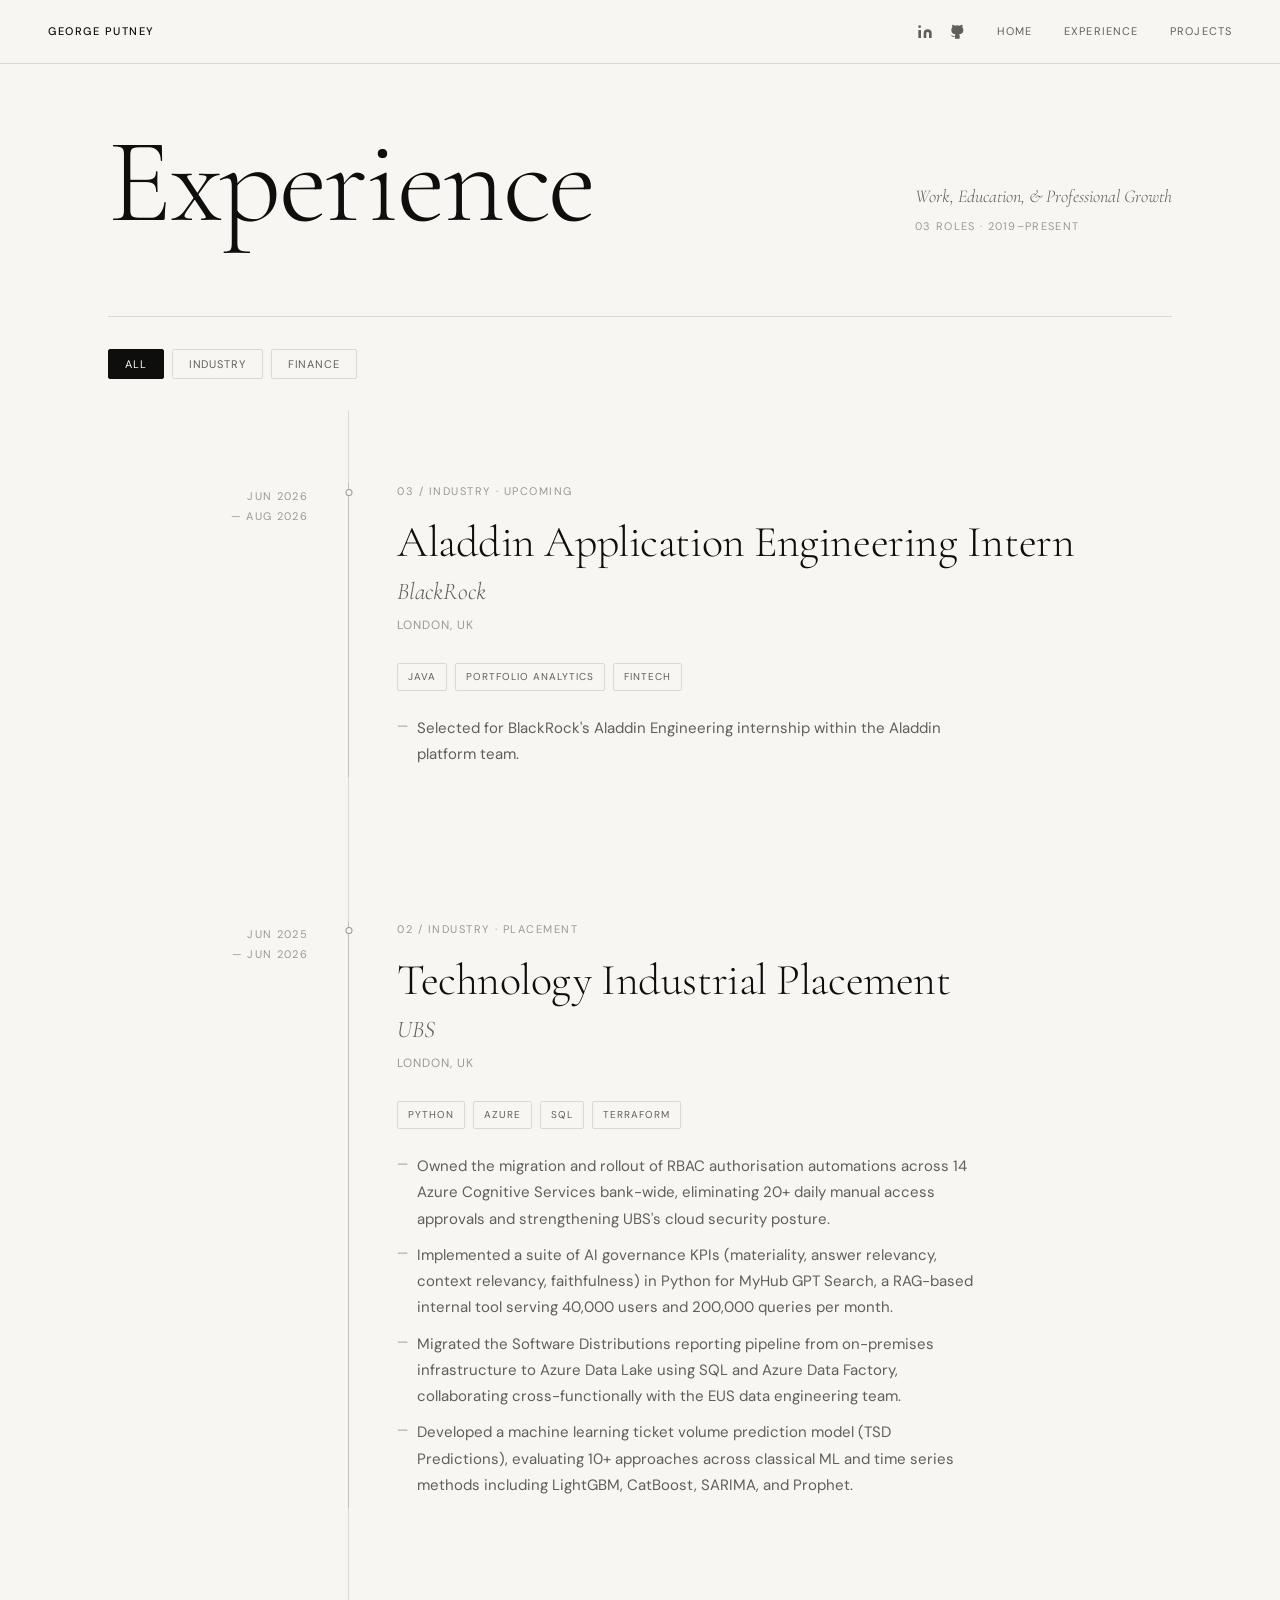
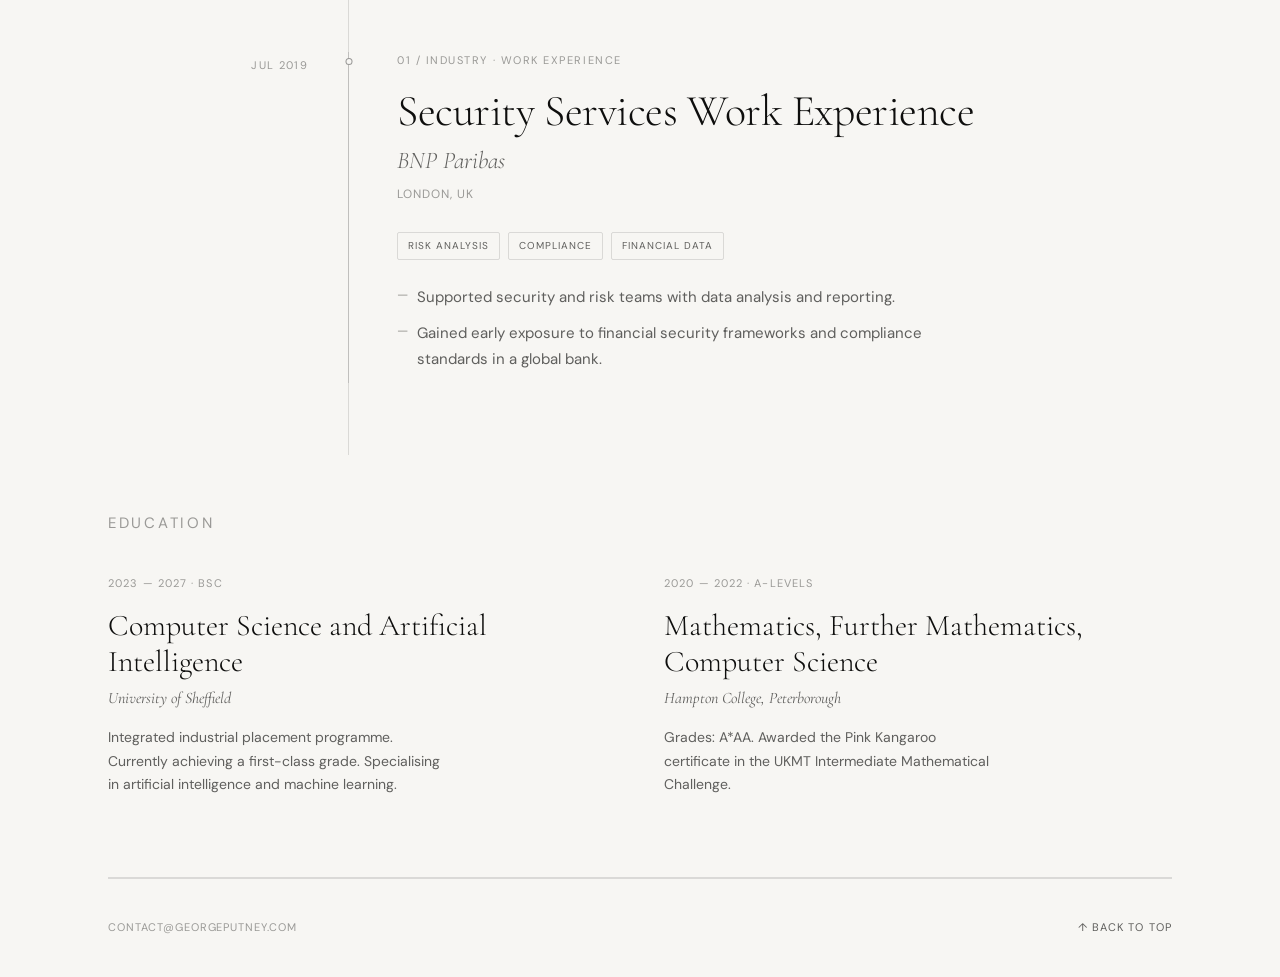
==== experience/index.html @ 2af80b1a "Initial commit" ====
<!DOCTYPE html>
<html lang="en">
<head>
<meta charset="UTF-8" />
<meta name="viewport" content="width=device-width, initial-scale=1.0" />
<title>George Putney — Experience</title>
<link rel="preconnect" href="https://fonts.googleapis.com" />
<link rel="preconnect" href="https://fonts.gstatic.com" crossorigin />
<link href="https://fonts.googleapis.com/css2?family=Cormorant+Garamond:ital,wght@0,300;0,400;1,300;1,400&family=DM+Sans:wght@300;400;500&display=swap" rel="stylesheet" />
<link rel="stylesheet" href="../styles.css">
<style>

  /* EXPERIENCE TIMELINE */
  .experience-list {
    padding-top: 0;
    position: relative;
  }

   /* Continuous vertical line running behind all items */
  .experience-list::before {
    content: '';
    position: absolute;
    left: calc(200px + 40px); /* date col width + gap */
    top: 0;
    bottom: 0;
    width: 1px;
    background: var(--ink-12);
    pointer-events: none;
  }

  .exp-item {
    display: grid;
    grid-template-columns: 200px 1px 1fr;
    gap: 0 40px;
    padding: 72px 0;
    /* border-bottom: 1px solid var(--ink-12); */
    opacity: 0;
    transform: translateY(24px);
    transition: opacity 600ms ease, transform 600ms ease;
    position: relative;
  }

  .exp-item.visible {
    opacity: 1;
    transform: translateY(0);
  }

  /* DATE COLUMN */
  .exp-date {
    padding-top: 4px;
    text-align: right;
  }

  .exp-period {
    font-size: 11px;
    letter-spacing: 0.12em;
    text-transform: uppercase;
    color: var(--ink-30);
    line-height: 1.8;
  }

  .exp-duration {
    font-family: var(--serif);
    font-style: italic;
    font-size: 13px;
    color: var(--ink-30);
    margin-top: 6px;
  }

  /* DIVIDER LINE + DOT */
  .exp-divider {
    position: relative;
    background: var(--ink-12);
    width: 1px;
  }

  .exp-divider::before {
    content: '';
    position: absolute;
    top: 6px;
    left: 50%;
    transform: translateX(-50%);
    width: 7px;
    height: 7px;
    border-radius: 50%;
    background: var(--bg);
    border: 1px solid var(--ink-30);
    transition: border-color 300ms ease, background 300ms ease;
  }

  .exp-item:hover .exp-divider::before {
    background: var(--accent);
    border-color: var(--accent);
  }

  /* CONTENT COLUMN */
  .exp-content {
    padding-left: 8px;
  }

  .exp-meta {
    font-size: 11px;
    letter-spacing: 0.14em;
    text-transform: uppercase;
    color: var(--ink-30);
    margin-bottom: 16px;
  }

  .exp-role {
    font-family: var(--serif);
    font-size: clamp(28px, 3.5vw, 44px);
    font-weight: 300;
    line-height: 1.15;
    letter-spacing: -0.01em;
    margin-bottom: 6px;
  }

  .exp-company {
    font-family: var(--serif);
    font-style: italic;
    font-size: clamp(18px, 2vw, 24px);
    font-weight: 300;
    color: var(--ink-60);
    margin-bottom: 4px;
  }

  .exp-location {
    font-size: 12px;
    letter-spacing: 0.08em;
    color: var(--ink-30);
    text-transform: uppercase;
    margin-bottom: 28px;
  }

  .exp-tags {
    display: flex;
    flex-wrap: wrap;
    gap: 8px;
    margin-bottom: 24px;
  }

  .tag {
    font-size: 10px;
    letter-spacing: 0.1em;
    text-transform: uppercase;
    color: var(--ink-60);
    border: 1px solid var(--ink-12);
    padding: 5px 10px;
    border-radius: 2px;
  }

  .exp-bullets {
    list-style: none;
    padding: 0;
    margin: 0;
  }

  .exp-bullets li {
    font-size: 15px;
    line-height: 1.75;
    color: var(--ink-60);
    padding-left: 20px;
    position: relative;
    margin-bottom: 10px;
    max-width: 580px;
  }

  .exp-bullets li::before {
    content: '—';
    position: absolute;
    left: 0;
    color: var(--ink-30);
    font-size: 13px;
  }

  /* EDUCATION SECTION */
  .section-label {
    padding: 64px 0 0;
    font-size: 15px;
    letter-spacing: 0.18em;
    text-transform: uppercase;
    color: var(--ink-30);
    /* border-top: 1px solid var(--ink-12); */
    margin-top: 8px;
    padding-top: 48px;
  }

  .edu-grid {
    display: grid;
    grid-template-columns: 1fr 1fr;
    gap: 48px;
    padding: 40px 0 80px;
    border-bottom: 1px solid var(--ink-12);
  }

  .edu-item {
    opacity: 0;
    transform: translateY(20px);
    transition: opacity 600ms ease, transform 600ms ease;
  }

  .edu-item.visible {
    opacity: 1;
    transform: translateY(0);
  }

  .edu-degree {
    font-family: var(--serif);
    font-size: clamp(20px, 2.5vw, 30px);
    font-weight: 300;
    line-height: 1.2;
    margin-bottom: 6px;
  }

  .edu-school {
    font-family: var(--serif);
    font-style: italic;
    font-size: 16px;
    color: var(--ink-60);
    margin-bottom: 4px;
  }

  .edu-meta {
    font-size: 11px;
    letter-spacing: 0.1em;
    text-transform: uppercase;
    color: var(--ink-30);
    margin-bottom: 16px;
  }

  .edu-detail {
    font-size: 14px;
    line-height: 1.7;
    color: var(--ink-60);
    max-width: 340px;
  }


@media (max-width: 768px) {

  /* Line indented slightly from the edge */
  .experience-list::before {
    left: 0px;
  }

  .exp-item {
    grid-template-columns: 1px 1fr;
    grid-template-rows: auto auto;
    gap: 0 20px;
    padding: 48px 0;
    padding-left: 0px;
  }

  /* Divider spans both rows so the dot lines up with the date */
  .exp-divider {
    grid-column: 1;
    grid-row: 1 / 3;
  }

  /* Date moves to the right of the line, text left-aligned */
  .exp-date {
    grid-column: 2;
    grid-row: 1;
    text-align: left;
    padding-top: 4px;
    padding-bottom: 8px;
  }

  .exp-period {
    font-size: 11px;
    letter-spacing: 0.08em;
    line-height: 1.6;
    white-space: nowrap;
  }

  .exp-period br {
    display: none;
  }

  .exp-duration {
    display: none;
  }

  /* Content sits below the date in the same right column */
  .exp-content {
    grid-column: 2;
    grid-row: 2;
    padding-left: 0;
  }

  .exp-role {
    font-size: clamp(24px, 6vw, 36px);
  }

  .exp-company {
    font-size: clamp(15px, 3.5vw, 20px);
  }

  .exp-bullets li {
    font-size: 15px;
    max-width: 100%;
  }

  /* Education */
  .edu-grid {
    grid-template-columns: 1fr;
    gap: 36px;
    padding-bottom: 52px;
  }

  .edu-degree {
    font-size: clamp(18px, 5vw, 26px);
  }

  .section-label {
    padding-top: 32px;
    font-size: 18px;
  }
}

</style>
</head>
<body>

<div id="nav-placeholder"></div>
<script src="../nav.js"></script>

<div class="page">

  <!-- HEADER -->
  <header class="page-header">
    <div>
      <h1 class="page-title">Experience</h1>
    </div>
    <div>
      <p class="page-subtitle">Work, Education, &amp; Professional Growth</p>
      <p class="subtitle-count">03 Roles · 2019–Present</p>
    </div>
  </header>

  <!-- FILTER -->
  <div class="filter-bar">
    <button class="filter-btn active" onclick="filterExperience('all', this)">All</button>
    <button class="filter-btn" onclick="filterExperience('industry', this)">Industry</button>
    <button class="filter-btn" onclick="filterExperience('finance', this)">Finance</button>
  </div>

  <!-- EXPERIENCE LIST -->
  <div class="experience-list">

    <!-- 01 BlackRock -->
    <article class="exp-item" data-tags="industry finance">
      <div class="exp-date">
        <p class="exp-period">Jun 2026 <br/>— Aug 2026</p>
        <p class="exp-duration"></p>
      </div>
      <div class="exp-divider"></div>
      <div class="exp-content">
        <p class="exp-meta">03 / Industry · Upcoming</p>
        <h2 class="exp-role">Aladdin Application Engineering Intern</h2>
        <p class="exp-company">BlackRock</p>
        <p class="exp-location">London, UK</p>
        <div class="exp-tags">
          <span class="tag">Java</span>
          <span class="tag">Portfolio Analytics</span>
          <span class="tag">FinTech</span>
        </div>
        <ul class="exp-bullets">
          <li>Selected for BlackRock's Aladdin Engineering internship within the Aladdin platform team.</li>
        </ul>
      </div>
    </article>

    <!-- 02 UBS -->
    <article class="exp-item" data-tags="industry finance">
      <div class="exp-date">
        <p class="exp-period">Jun 2025 <br/>— Jun 2026</p>
        <p class="exp-duration"></p>
      </div>
      <div class="exp-divider"></div>
      <div class="exp-content">
        <p class="exp-meta">02 / Industry · Placement</p>
        <h2 class="exp-role">Technology Industrial Placement</h2>
        <p class="exp-company">UBS</p>
        <p class="exp-location">London, UK</p>
        <div class="exp-tags">
          <span class="tag">Python</span>
          <span class="tag">Azure</span>
          <span class="tag">SQL</span>
          <span class="tag">Terraform</span>
        </div>
        <ul class="exp-bullets">
          <li>Owned the migration and rollout of RBAC authorisation automations across 14 Azure Cognitive Services bank-wide, eliminating 20+ daily manual access approvals and strengthening UBS's cloud security posture.</li>
          <li>Implemented a suite of AI governance KPIs (materiality, answer relevancy, context relevancy, faithfulness) in Python for MyHub GPT Search, a RAG-based internal tool serving 40,000 users and 200,000 queries per month.</li>
          <li>Migrated the Software Distributions reporting pipeline from on-premises infrastructure to Azure Data Lake using SQL and Azure Data Factory, collaborating cross-functionally with the EUS data engineering team.</li>
          <li>Developed a machine learning ticket volume prediction model (TSD Predictions), evaluating 10+ approaches across classical ML and time series methods including LightGBM, CatBoost, SARIMA, and Prophet.</li>
        </ul>
      </div>
    </article>

    <!-- 03 Work Experience -->
    <article class="exp-item" data-tags="finance">
      <div class="exp-date">
        <p class="exp-period">Jul 2019</p>
        <p class="exp-duration"></p>
      </div>
      <div class="exp-divider"></div>
      <div class="exp-content">
        <p class="exp-meta">01 / Industry · Work Experience</p>
        <h2 class="exp-role">Security Services Work Experience</h2>
        <p class="exp-company">BNP Paribas</p>
        <p class="exp-location">London, UK</p>
        <div class="exp-tags">
          <span class="tag">Risk Analysis</span>
          <span class="tag">Compliance</span>
          <span class="tag">Financial Data</span>
        </div>
        <ul class="exp-bullets">
          <li>Supported security and risk teams with data analysis and reporting.</li>
          <li>Gained early exposure to financial security frameworks and compliance standards in a global bank.</li>
        </ul>
      </div>
    </article>

  </div><!-- /experience-list -->

  <!-- EDUCATION -->
  <p class="section-label">Education</p>
  <div class="edu-grid">

    <div class="edu-item">
      <p class="edu-meta">2023 — 2027 · BSc</p>
      <h3 class="edu-degree">Computer Science and Artificial Intelligence</h3>
      <p class="edu-school">University of Sheffield</p>
      <p class="edu-detail" style="margin-top:14px">Integrated industrial placement programme. Currently achieving a first-class grade. Specialising in artificial intelligence and machine learning.</p>
    </div>

    <div class="edu-item">
      <p class="edu-meta">2020 — 2022 · A-Levels</p>
      <h3 class="edu-degree">Mathematics, Further Mathematics, Computer Science</h3>
      <p class="edu-school">Hampton College, Peterborough</p>
      <p class="edu-detail" style="margin-top:14px">Grades: A*AA. Awarded the Pink Kangaroo certificate in the UKMT Intermediate Mathematical Challenge.</p>

  </div>

</div><!-- /page -->

<!-- FOOTER -->
<div id="footer-placeholder"></div>
<script src="../footer.js"></script>

<script>
  // Scroll-in animation
  const animItems = document.querySelectorAll('.exp-item, .edu-item');
  const observer = new IntersectionObserver(entries => {
    entries.forEach(e => {
      if (e.isIntersecting) {
        e.target.classList.add('visible');
        observer.unobserve(e.target);
      }
    });
  }, { threshold: 0.1, rootMargin: '0px 0px -40px 0px' });

  animItems.forEach((item, i) => {
    item.style.transitionDelay = `${i * 60}ms`;
    observer.observe(item);
  });

  // Filter
  function filterExperience(tag, btn) {
    document.querySelectorAll('.filter-btn').forEach(b => b.classList.remove('active'));
    btn.classList.add('active');

    document.querySelectorAll('.exp-item').forEach(item => {
      const tags = item.dataset.tags || '';
      item.style.display = (tag === 'all' || tags.includes(tag)) ? 'grid' : 'none';
    });
  }
</script>
</body>
</html>
---- styles.css ----
*, *::before, *::after { box-sizing: border-box; margin: 0; padding: 0; }

  :root {
    --bg: #f7f6f3;
    --ink: #0e0e0d;
    --ink-60: rgba(14,14,13,0.65);
    --ink-30: rgba(14,14,13,0.4);
    --ink-12: rgba(14,14,13,0.12);
    --accent: #c8401a;
    --serif: 'Cormorant Garamond', Georgia, serif;
    --sans: 'DM Sans', system-ui, sans-serif;
  }

  html { scroll-behavior: smooth; }

  body {
    background: var(--bg);
    color: var(--ink);
    font-family: var(--sans);
    font-size: 15px;
    line-height: 1.6;
    -webkit-font-smoothing: antialiased;
    overflow-x: hidden;
  }

  /* NAV */
  nav {
    position: fixed;
    top: 0; left: 0; right: 0;
    z-index: 100;
    padding: 0 48px;
    height: 64px;
    display: flex;
    align-items: center;
    justify-content: space-between;
    background: rgba(247,246,243,0.88);
    backdrop-filter: blur(12px);
    -webkit-backdrop-filter: blur(12px);
    border-bottom: 1px solid var(--ink-12);
  }

  .nav-name {
    font-family: var(--sans);
    font-size: 11px;
    font-weight: 500;
    letter-spacing: 0.14em;
    text-transform: uppercase;
    color: var(--ink);
    text-decoration: none;
  }

  .nav-right {
    display: flex;
    align-items: center;
    gap: 32px;
  }

  .nav-icons {
    display: flex;
    gap: 16px;
    align-items: center;
  }

  .nav-icons a {
    display: flex;
    color: var(--ink-60);
    transition: color 250ms ease;
  }
  .nav-icons a:hover { color: var(--ink); }

  .nav-links {
    display: flex;
    gap: 32px;
    align-items: center;
  }

  .nav-link {
    font-size: 11px;
    letter-spacing: 0.1em;
    text-transform: uppercase;
    text-decoration: none;
    color: var(--ink-60);
    position: relative;
    transition: color 250ms ease;
  }
  .nav-link::after {
    content: '';
    position: absolute;
    bottom: -3px; left: 0;
    width: 0; height: 1px;
    background: var(--ink);
    transition: width 300ms ease;
  }
  .nav-link:hover { color: var(--ink); }
  .nav-link:hover::after { width: 100%; }
  .nav-link.active { color: var(--accent); }
  .nav-link.active::after { width: 100%; background: var(--accent); }

  /* PAGE */
  .page {
    max-width: 1160px;
    margin: 0 auto;
    padding: 0 48px;
  }

  /* HEADER */
  .page-header {
    padding-top: 128px;
    padding-bottom: 80px;
    border-bottom: 1px solid var(--ink-12);
    display: flex;
    align-items: flex-end;
    justify-content: space-between;
    gap: 40px;
  }

  .page-title {
    font-family: var(--serif);
    font-size: clamp(72px, 10vw, 120px);
    font-weight: 300;
    line-height: 0.9;
    letter-spacing: -0.02em;
  }

  .page-subtitle {
    font-family: var(--serif);
    font-style: italic;
    font-size: 18px;
    color: var(--ink-60);
    font-weight: 300;
    padding-bottom: 8px;
  }

  .subtitle-count {
    font-size: 11px;
    letter-spacing: 0.12em;
    text-transform: uppercase;
    color: var(--ink-30);
  }

  /* FILTER */
  .filter-bar {
    padding: 32px 0;
    display: flex;
    gap: 8px;
    flex-wrap: wrap;
    /* border-bottom: 1px solid var(--ink-12); */
  }

  .filter-btn {
    background: none;
    border: 1px solid var(--ink-12);
    padding: 7px 16px;
    font-family: var(--sans);
    font-size: 11px;
    letter-spacing: 0.08em;
    text-transform: uppercase;
    color: var(--ink-60);
    cursor: pointer;
    border-radius: 2px;
    transition: all 250ms ease;
  }
  .filter-btn:hover, .filter-btn.active {
    background: var(--ink);
    border-color: var(--ink);
    color: var(--bg);
  }

  /* FOOTER */
  footer {
    border-top: 1px solid var(--ink-12);
    padding: 40px 0;
    display: flex;
    align-items: center;
    justify-content: space-between;
  }

  .footer-back {
    font-size: 11px;
    letter-spacing: 0.1em;
    text-transform: uppercase;
    text-decoration: none;
    color: var(--ink-60);
    display: flex;
    align-items: center;
    gap: 8px;
    transition: color 250ms ease;
  }
  .footer-back:hover { color: var(--ink); }

  .footer-email {
    font-size: 11px;
    letter-spacing: 0.08em;
    text-transform: uppercase;
    text-decoration: none;
    color: var(--ink-30);
    transition: color 250ms ease;
  }
  .footer-email:hover { color: var(--ink); }

  /* ============================================================
  styles.css  — append this entire block
   ============================================================ */

/* ── Burger button (hidden on desktop) ── */
.nav-burger {
  display: none;
  flex-direction: column;
  justify-content: center;
  gap: 5px;
  width: 36px;
  height: 36px;
  cursor: pointer;
  background: none;
  border: none;
  padding: 4px;
  margin-right: -4px;
  z-index: 200;
}

.nav-burger span {
  display: block;
  height: 1.5px;
  background: var(--accent);   /* orange */
  border-radius: 2px;
  transition: transform 300ms ease, opacity 300ms ease, width 300ms ease;
  transform-origin: center;
}

/* Animated X state */
.nav-burger.open span:nth-child(1) { transform: translateY(6.5px) rotate(45deg); }
.nav-burger.open span:nth-child(2) { opacity: 0; width: 0; }
.nav-burger.open span:nth-child(3) { transform: translateY(-6.5px) rotate(-45deg); }

/* ── Mobile drawer ── */
.nav-drawer {
  display: none;
  position: fixed;
  inset: 0;
  z-index: 99;
  pointer-events: none;
}

.nav-drawer-backdrop {
  position: absolute;
  inset: 0;
  background: rgba(14,14,13,0.35);
  opacity: 0;
  transition: opacity 300ms ease;
}

.nav-drawer-panel {
  position: absolute;
  top: 0;
  right: 0;
  bottom: 0;
  width: min(280px, 80vw);
  background: var(--bg);
  border-left: 1px solid var(--ink-12);
  display: flex;
  flex-direction: column;
  padding: 80px 32px 48px;
  gap: 0;
  transform: translateX(100%);
  transition: transform 350ms cubic-bezier(0.4, 0, 0.2, 1);
}

.nav-drawer.open {
  pointer-events: all;
}

.nav-drawer.open .nav-drawer-backdrop {
  opacity: 1;
}

.nav-drawer.open .nav-drawer-panel {
  transform: translateX(0);
}

.nav-drawer-links {
  display: flex;
  flex-direction: column;
  gap: 0;
  margin-bottom: 48px;
}

.nav-drawer-link {
  font-family: var(--serif);
  font-size: 32px;
  font-weight: 300;
  color: var(--ink-60);
  text-decoration: none;
  padding: 14px 0;
  border-bottom: 1px solid var(--ink-12);
  transition: color 200ms ease;
  letter-spacing: -0.01em;
  line-height: 1;
}

.nav-drawer-link:hover,
.nav-drawer-link.active {
  color: var(--accent);
}

.nav-drawer-icons {
  display: flex;
  gap: 20px;
  margin-top: auto;
}

.nav-drawer-icons a {
  color: var(--ink-30);
  transition: color 250ms ease;
}

.nav-drawer-icons a:hover {
  color: var(--ink);
}

@media (max-width: 768px) {


  /* NAV */
  nav {
    padding: 0 28px;
    height: 56px;
  }

  .nav-name {
    font-size: 10px;
  }

  /* Hide desktop nav links + icons, show burger */
  .nav-links,
  .nav-icons {
    display: none !important;
  }

  .nav-burger {
    display: flex;
  }

  /* Show drawer container */
  .nav-drawer {
    display: block;
  }

  /* PAGE */
  .page {
    padding: 0 28px;
  }

  /* PAGE HEADER */
  .page-header {
    padding-top: 96px;
    flex-direction: column;
    align-items: flex-start;
  }

  .page-title {
    font-size: clamp(44px, 12vw, 72px);
    line-height: 0.88;
  }

  .page-subtitle {
    font-size: 16px;
  }

  /* FILTER BAR */
  .filter-bar {
    padding: 20px 0;
    gap: 6px;
  }

  .filter-btn {
    font-size: 10px;
    padding: 6px 12px;
  }

}

@media (max-width: 480px) {
  nav { padding: 0 24px; }
  .page { padding: 0 24px; }
}
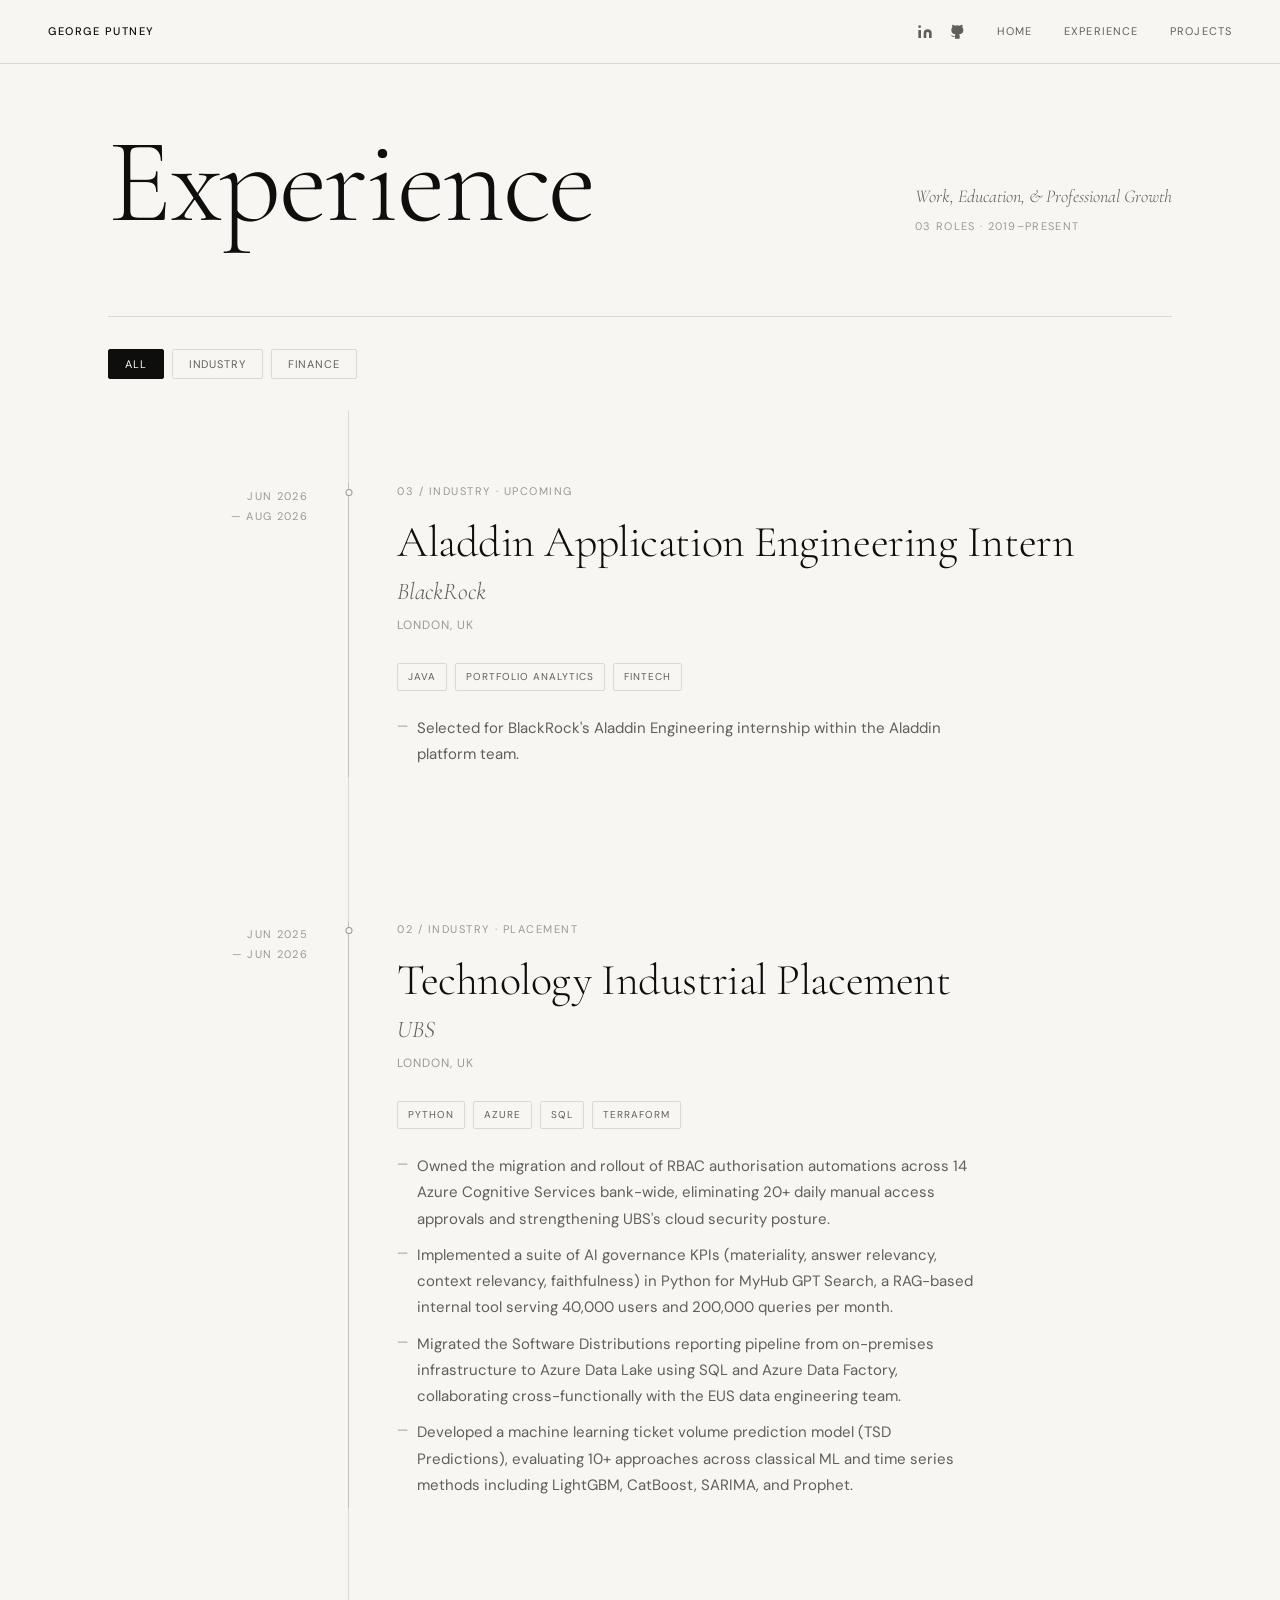
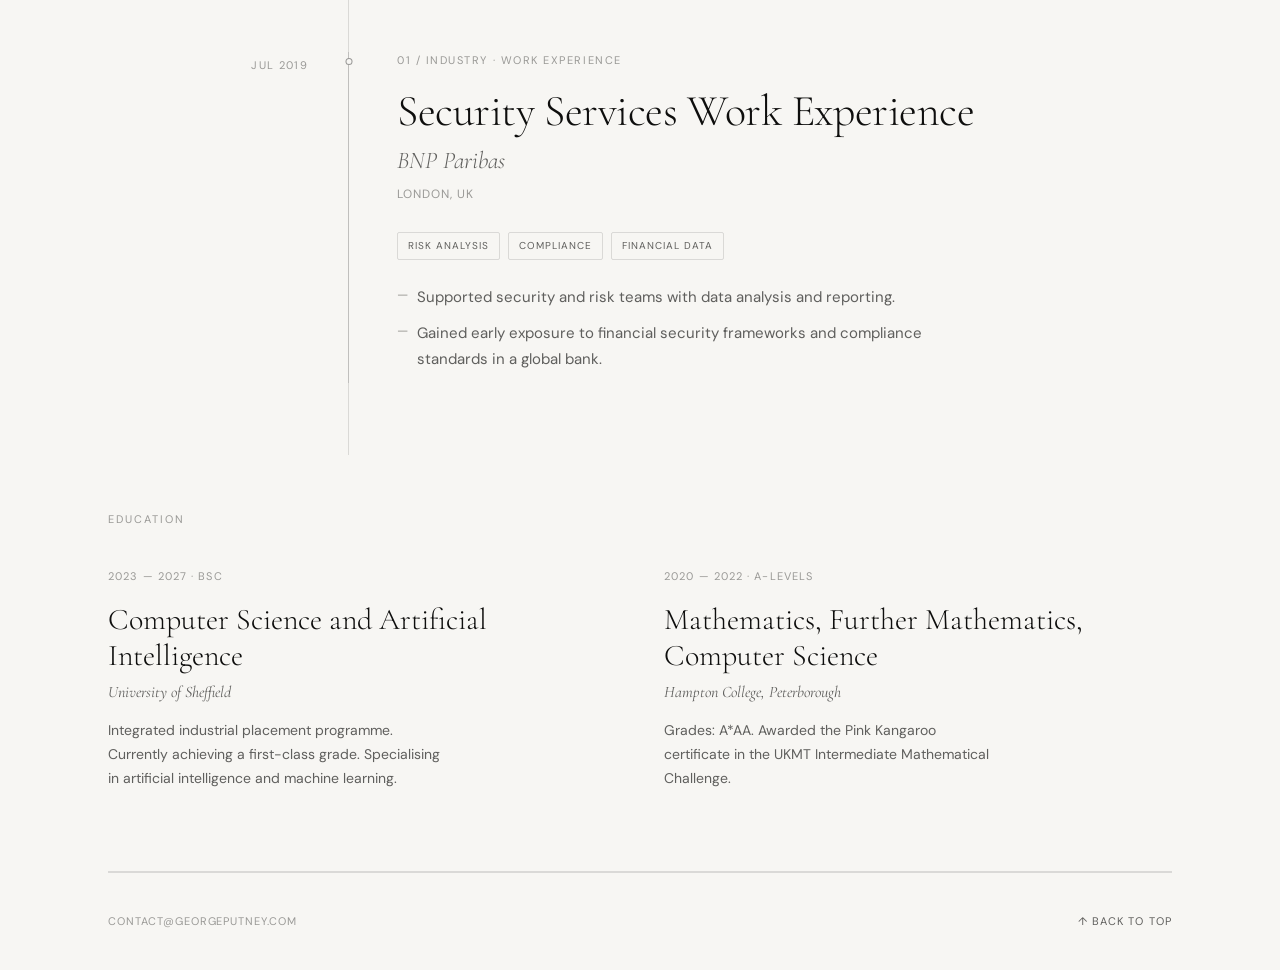
==== commit b60dc853: "Add Flappy Bird neuroevolution project page" ====
--- a/experience/index.html
+++ b/experience/index.html
@@ -175,14 +175,8 @@
 
   /* EDUCATION SECTION */
   .section-label {
-    padding: 64px 0 0;
-    font-size: 15px;
-    letter-spacing: 0.18em;
-    text-transform: uppercase;
-    color: var(--ink-30);
-    /* border-top: 1px solid var(--ink-12); */
+    padding-top: 48px;
     margin-top: 8px;
-    padding-top: 48px;
   }
 
   .edu-grid {
@@ -314,7 +308,7 @@
 
   .section-label {
     padding-top: 32px;
-    font-size: 18px;
+    /* font-size: 18px; */
   }
 }
 
--- a/styles.css
+++ b/styles.css
@@ -137,6 +137,15 @@
     letter-spacing: 0.12em;
     text-transform: uppercase;
     color: var(--ink-30);
+  }
+
+  /* SECTION LABEL */
+  .section-label {
+    font-size: 11px;
+    letter-spacing: 0.18em;
+    text-transform: uppercase;
+    color: var(--ink-30);
+    padding-top: 6px;
   }
 
   /* FILTER */
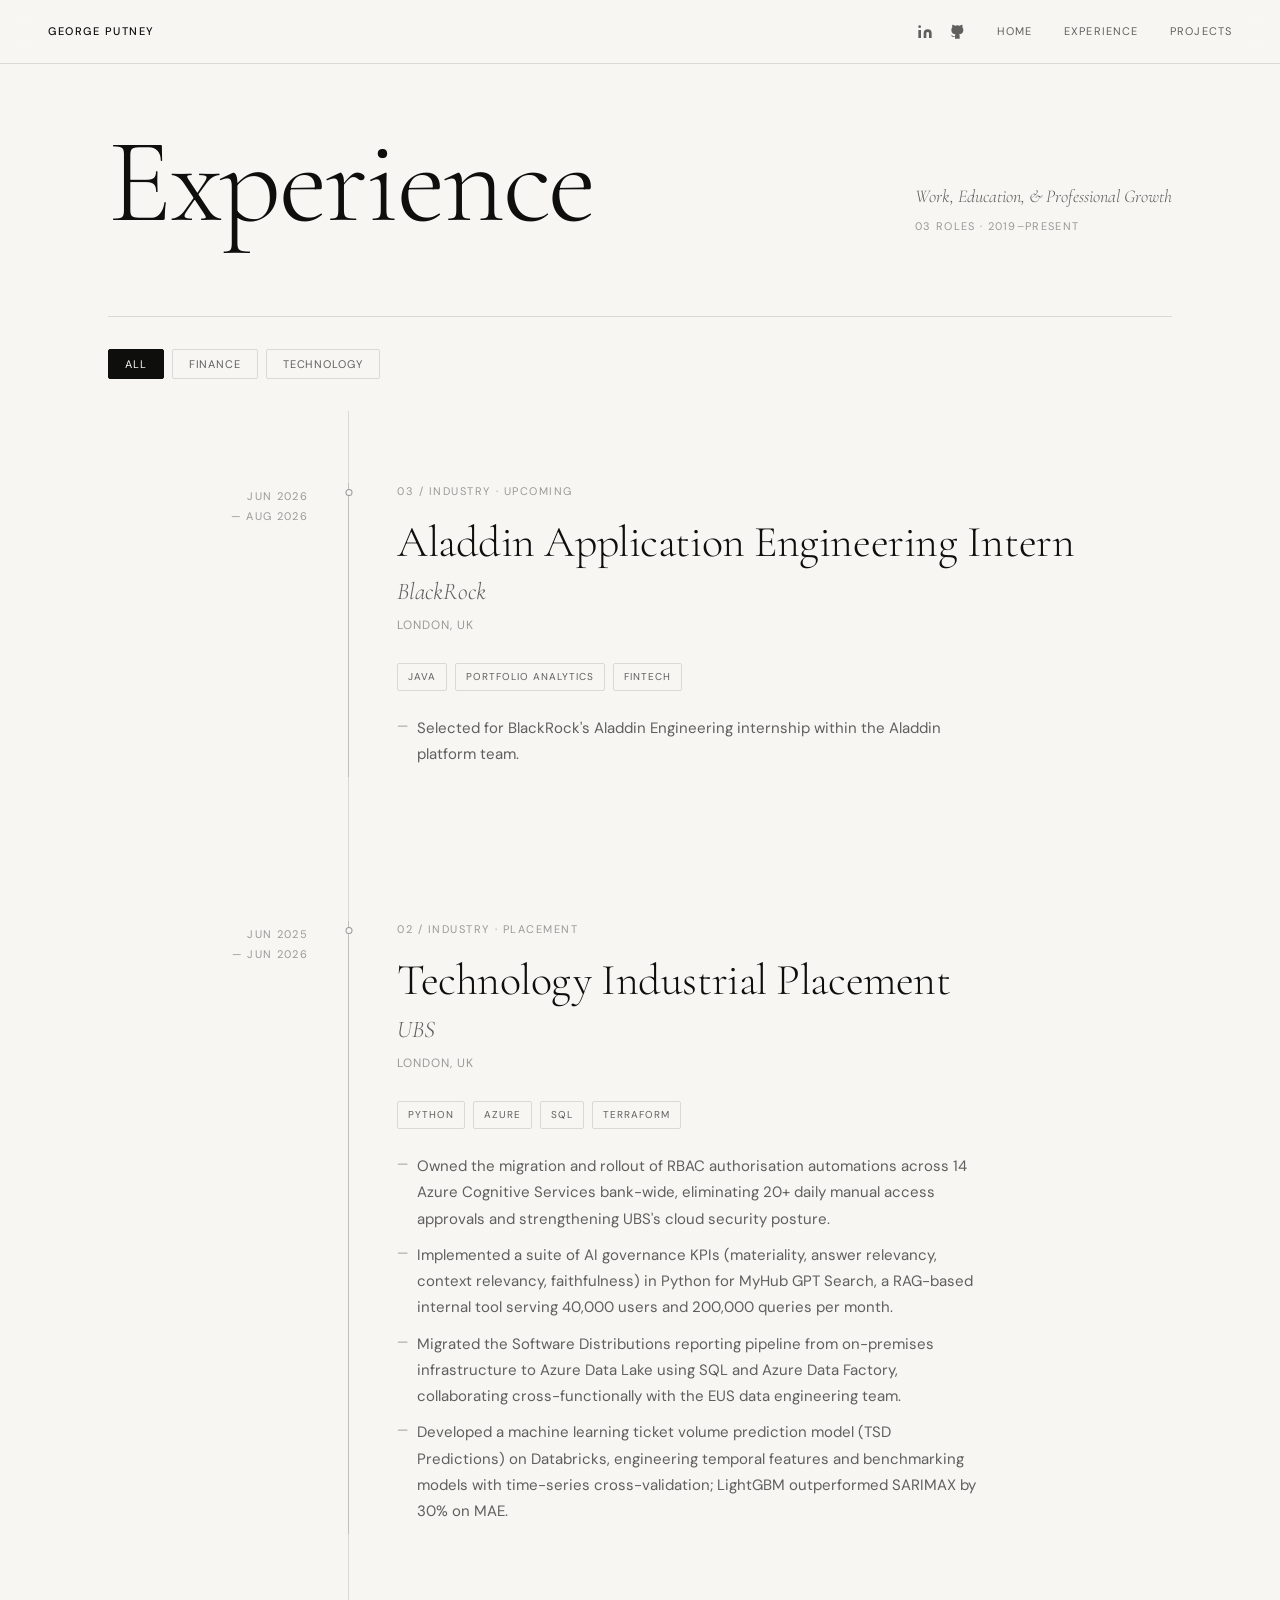
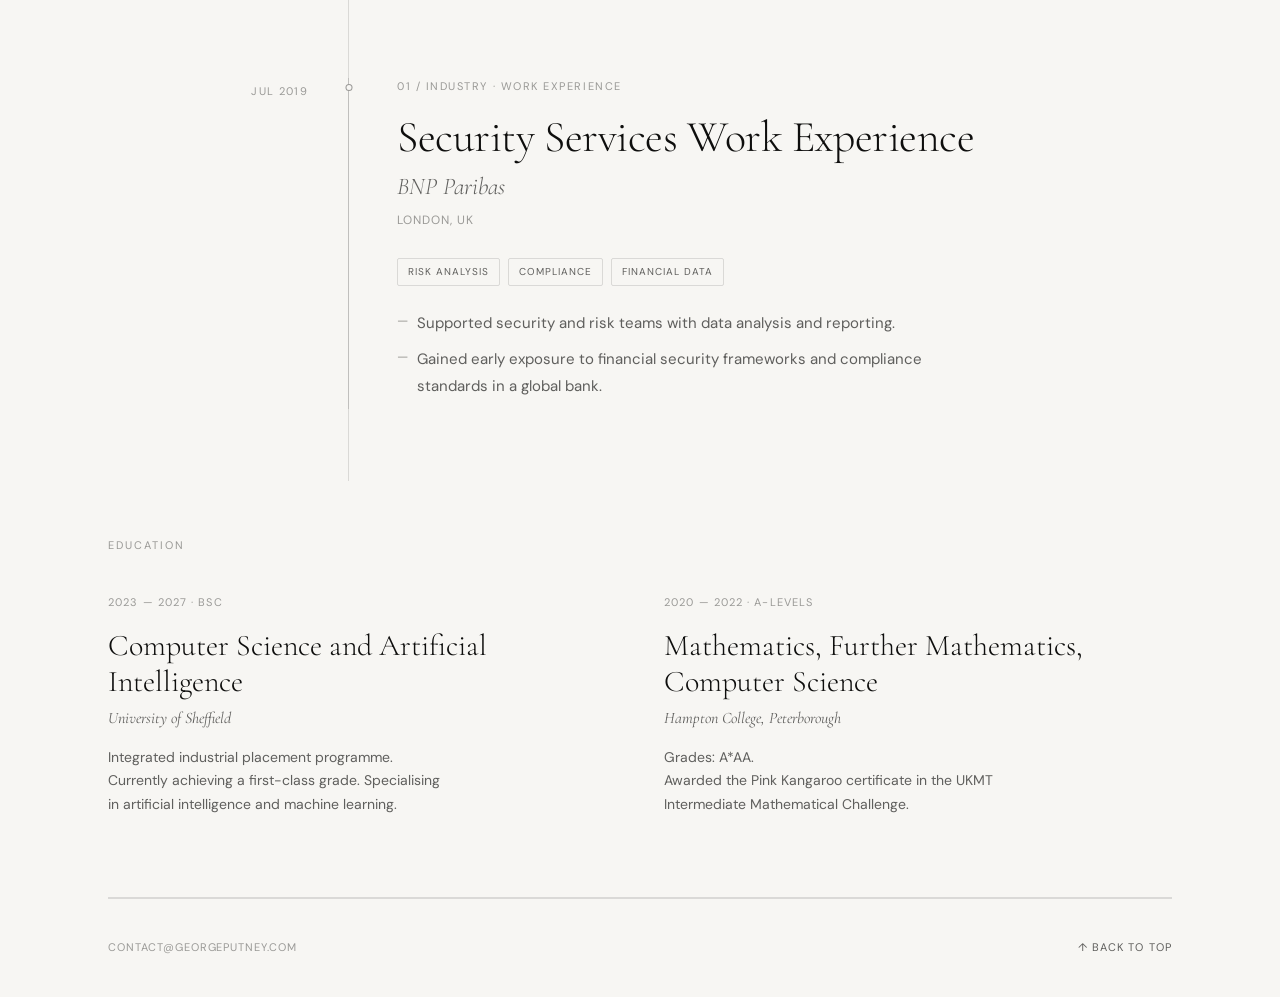
==== commit 18f01f1f: "Updated experience page filters, UBS bullet, and homepage copy" ====
--- a/experience/index.html
+++ b/experience/index.html
@@ -139,16 +139,6 @@
     margin-bottom: 24px;
   }
 
-  .tag {
-    font-size: 10px;
-    letter-spacing: 0.1em;
-    text-transform: uppercase;
-    color: var(--ink-60);
-    border: 1px solid var(--ink-12);
-    padding: 5px 10px;
-    border-radius: 2px;
-  }
-
   .exp-bullets {
     list-style: none;
     padding: 0;
@@ -335,15 +325,15 @@
   <!-- FILTER -->
   <div class="filter-bar">
     <button class="filter-btn active" onclick="filterExperience('all', this)">All</button>
-    <button class="filter-btn" onclick="filterExperience('industry', this)">Industry</button>
     <button class="filter-btn" onclick="filterExperience('finance', this)">Finance</button>
+    <button class="filter-btn" onclick="filterExperience('technology', this)">Technology</button>
   </div>
 
   <!-- EXPERIENCE LIST -->
   <div class="experience-list">
 
     <!-- 01 BlackRock -->
-    <article class="exp-item" data-tags="industry finance">
+    <article class="exp-item" data-tags="technology finance">
       <div class="exp-date">
         <p class="exp-period">Jun 2026 <br/>— Aug 2026</p>
         <p class="exp-duration"></p>
@@ -366,7 +356,7 @@
     </article>
 
     <!-- 02 UBS -->
-    <article class="exp-item" data-tags="industry finance">
+    <article class="exp-item" data-tags="technology finance">
       <div class="exp-date">
         <p class="exp-period">Jun 2025 <br/>— Jun 2026</p>
         <p class="exp-duration"></p>
@@ -387,7 +377,7 @@
           <li>Owned the migration and rollout of RBAC authorisation automations across 14 Azure Cognitive Services bank-wide, eliminating 20+ daily manual access approvals and strengthening UBS's cloud security posture.</li>
           <li>Implemented a suite of AI governance KPIs (materiality, answer relevancy, context relevancy, faithfulness) in Python for MyHub GPT Search, a RAG-based internal tool serving 40,000 users and 200,000 queries per month.</li>
           <li>Migrated the Software Distributions reporting pipeline from on-premises infrastructure to Azure Data Lake using SQL and Azure Data Factory, collaborating cross-functionally with the EUS data engineering team.</li>
-          <li>Developed a machine learning ticket volume prediction model (TSD Predictions), evaluating 10+ approaches across classical ML and time series methods including LightGBM, CatBoost, SARIMA, and Prophet.</li>
+          <li>Developed a machine learning ticket volume prediction model (TSD Predictions) on Databricks, engineering temporal features and benchmarking models with time-series cross-validation; LightGBM outperformed SARIMAX by 30% on MAE.</li>
         </ul>
       </div>
     </article>
@@ -426,14 +416,16 @@
       <p class="edu-meta">2023 — 2027 · BSc</p>
       <h3 class="edu-degree">Computer Science and Artificial Intelligence</h3>
       <p class="edu-school">University of Sheffield</p>
-      <p class="edu-detail" style="margin-top:14px">Integrated industrial placement programme. Currently achieving a first-class grade. Specialising in artificial intelligence and machine learning.</p>
+      <p class="edu-detail" style="margin-top:14px">Integrated industrial placement programme.</p> 
+      <p class="edu-detail">Currently achieving a first-class grade. Specialising in artificial intelligence and machine learning.</p>
     </div>
 
     <div class="edu-item">
       <p class="edu-meta">2020 — 2022 · A-Levels</p>
       <h3 class="edu-degree">Mathematics, Further Mathematics, Computer Science</h3>
       <p class="edu-school">Hampton College, Peterborough</p>
-      <p class="edu-detail" style="margin-top:14px">Grades: A*AA. Awarded the Pink Kangaroo certificate in the UKMT Intermediate Mathematical Challenge.</p>
+      <p class="edu-detail" style="margin-top:14px">Grades: A*AA.</p>
+      <p class="edu-detail">Awarded the Pink Kangaroo certificate in the UKMT Intermediate Mathematical Challenge.</p>
 
   </div>
 
--- a/styles.css
+++ b/styles.css
@@ -175,6 +175,37 @@
     border-color: var(--ink);
     color: var(--bg);
   }
+
+  /* LINK ARROW */
+  .link-arrow {
+    display: inline-block;
+    transition: transform 300ms ease;
+  }
+
+  /* TAG */
+  .tag {
+    font-size: 10px;
+    letter-spacing: 0.1em;
+    text-transform: uppercase;
+    color: var(--ink-60);
+    border: 1px solid var(--ink-12);
+    padding: 5px 10px;
+    border-radius: 2px;
+  }
+
+  /* FADE UP */
+  .fade-up {
+    opacity: 0;
+    transform: translateY(24px);
+    transition: opacity 700ms ease, transform 700ms ease;
+  }
+  .fade-up.visible {
+    opacity: 1;
+    transform: translateY(0);
+  }
+
+  /* MOBILE ONLY */
+  .mobile-only { display: none; }
 
   /* FOOTER */
   footer {
@@ -387,6 +418,8 @@
     padding: 6px 12px;
   }
 
+  .mobile-only { display: block; }
+
 }
 
 @media (max-width: 480px) {
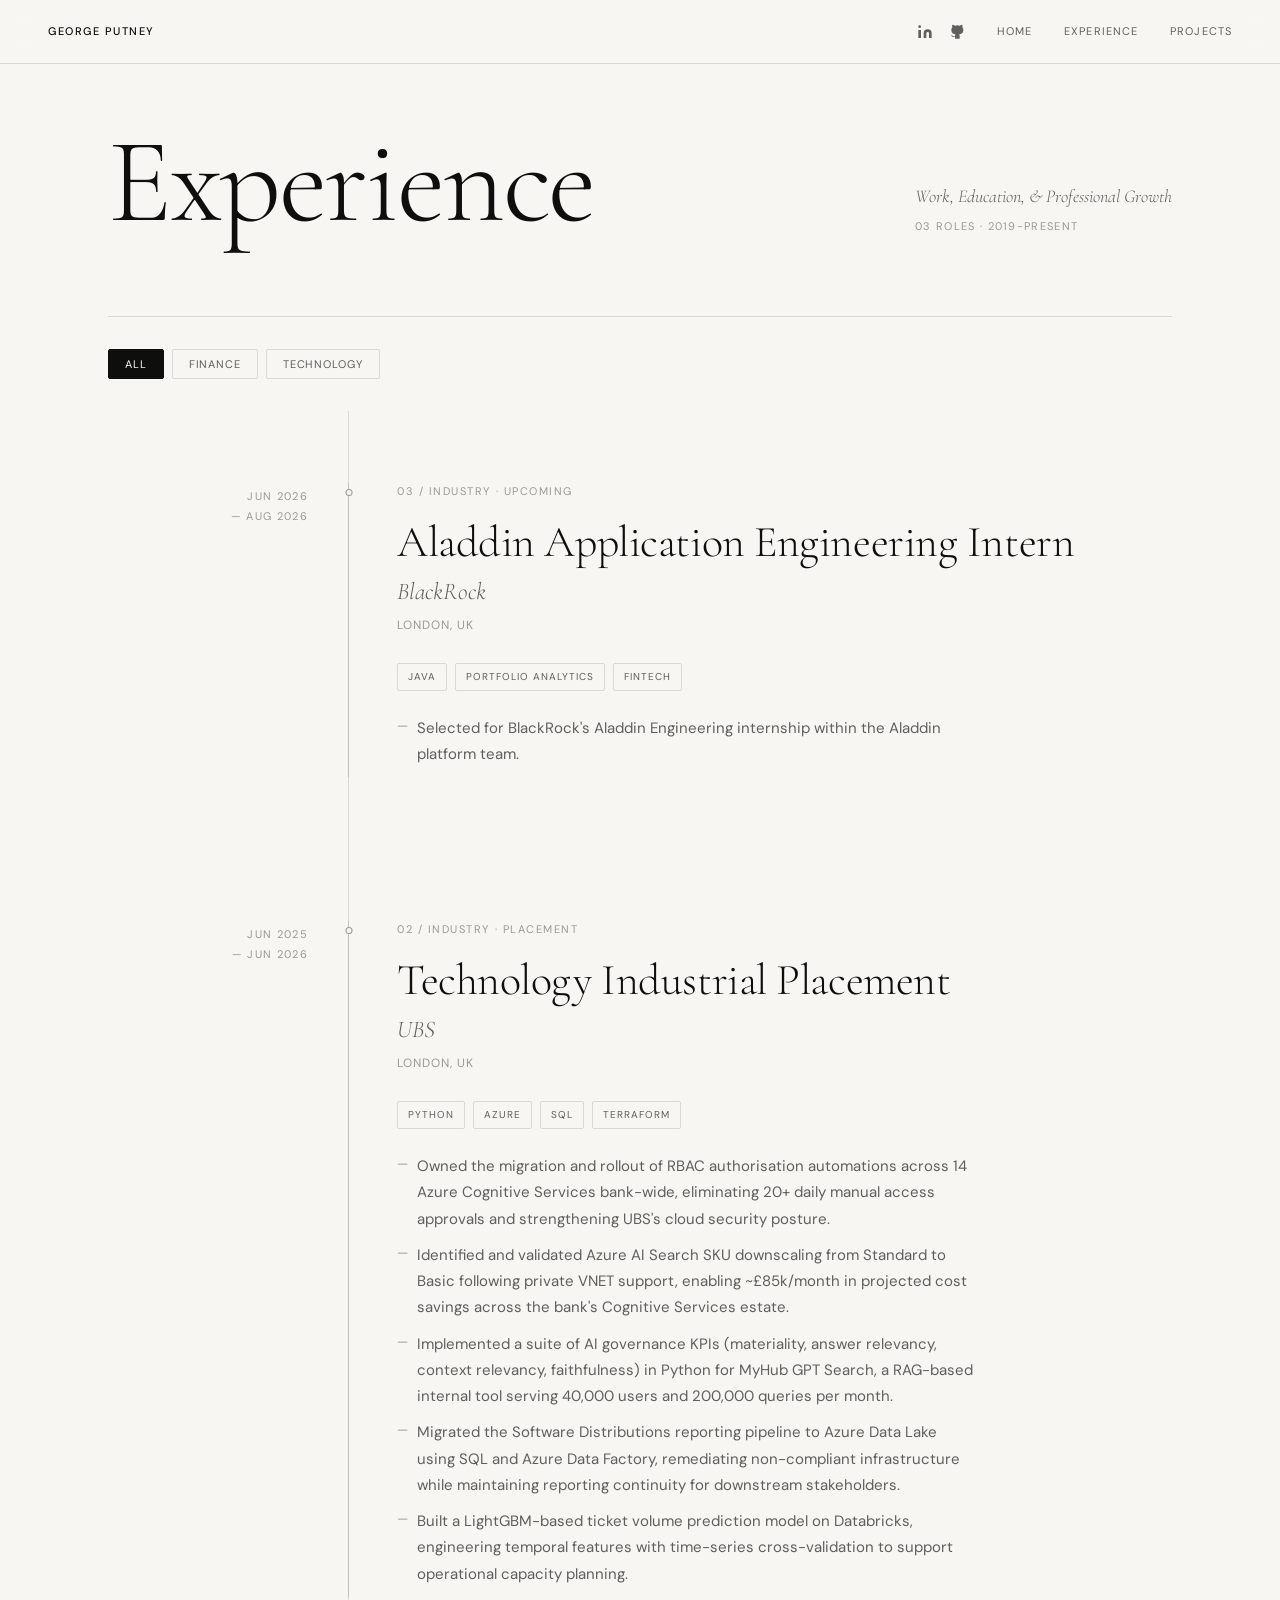
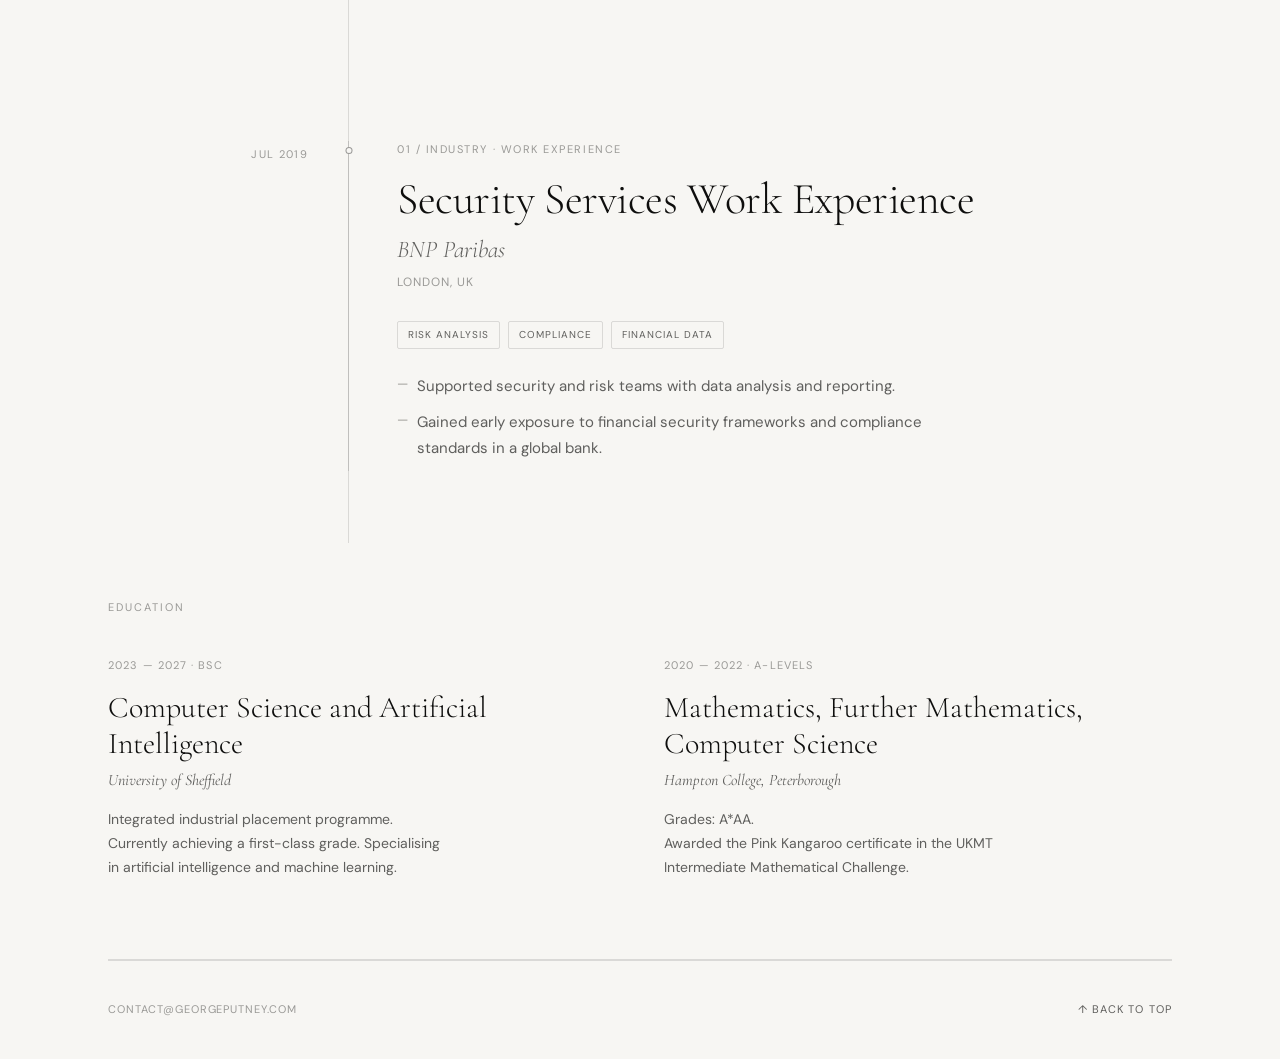
==== commit af72cb55: "Updated experience bullets and project's formatting" ====
--- a/experience/index.html
+++ b/experience/index.html
@@ -318,7 +318,7 @@
     </div>
     <div>
       <p class="page-subtitle">Work, Education, &amp; Professional Growth</p>
-      <p class="subtitle-count">03 Roles · 2019–Present</p>
+      <p class="subtitle-count">03 Roles · 2019-Present</p>
     </div>
   </header>
 
@@ -375,9 +375,10 @@
         </div>
         <ul class="exp-bullets">
           <li>Owned the migration and rollout of RBAC authorisation automations across 14 Azure Cognitive Services bank-wide, eliminating 20+ daily manual access approvals and strengthening UBS's cloud security posture.</li>
+          <li>Identified and validated Azure AI Search SKU downscaling from Standard to Basic following private VNET support, enabling ~£85k/month in projected cost savings across the bank's Cognitive Services estate.</li>
           <li>Implemented a suite of AI governance KPIs (materiality, answer relevancy, context relevancy, faithfulness) in Python for MyHub GPT Search, a RAG-based internal tool serving 40,000 users and 200,000 queries per month.</li>
-          <li>Migrated the Software Distributions reporting pipeline from on-premises infrastructure to Azure Data Lake using SQL and Azure Data Factory, collaborating cross-functionally with the EUS data engineering team.</li>
-          <li>Developed a machine learning ticket volume prediction model (TSD Predictions) on Databricks, engineering temporal features and benchmarking models with time-series cross-validation; LightGBM outperformed SARIMAX by 30% on MAE.</li>
+          <li>Migrated the Software Distributions reporting pipeline to Azure Data Lake using SQL and Azure Data Factory, remediating non-compliant infrastructure while maintaining reporting continuity for downstream stakeholders.</li>
+          <li>Built a LightGBM-based ticket volume prediction model on Databricks, engineering temporal features with time-series cross-validation to support operational capacity planning.</li>
         </ul>
       </div>
     </article>
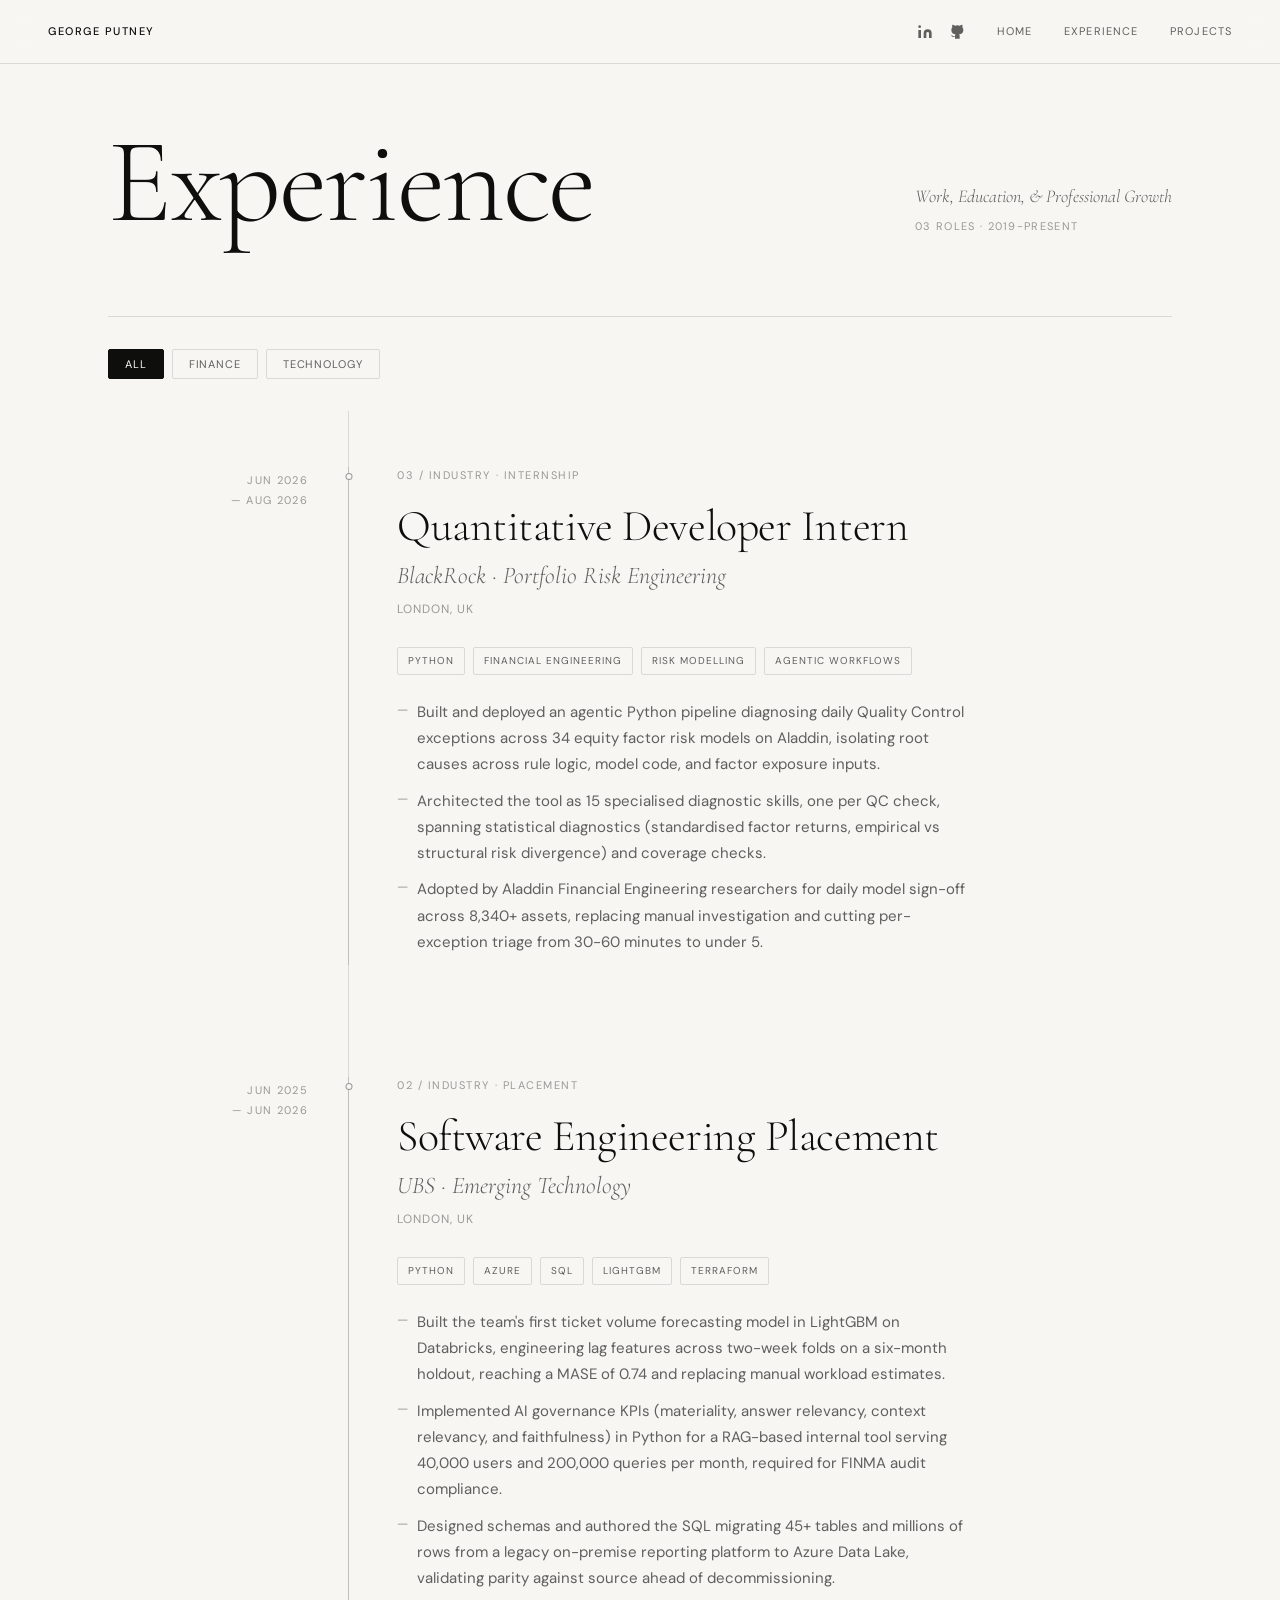
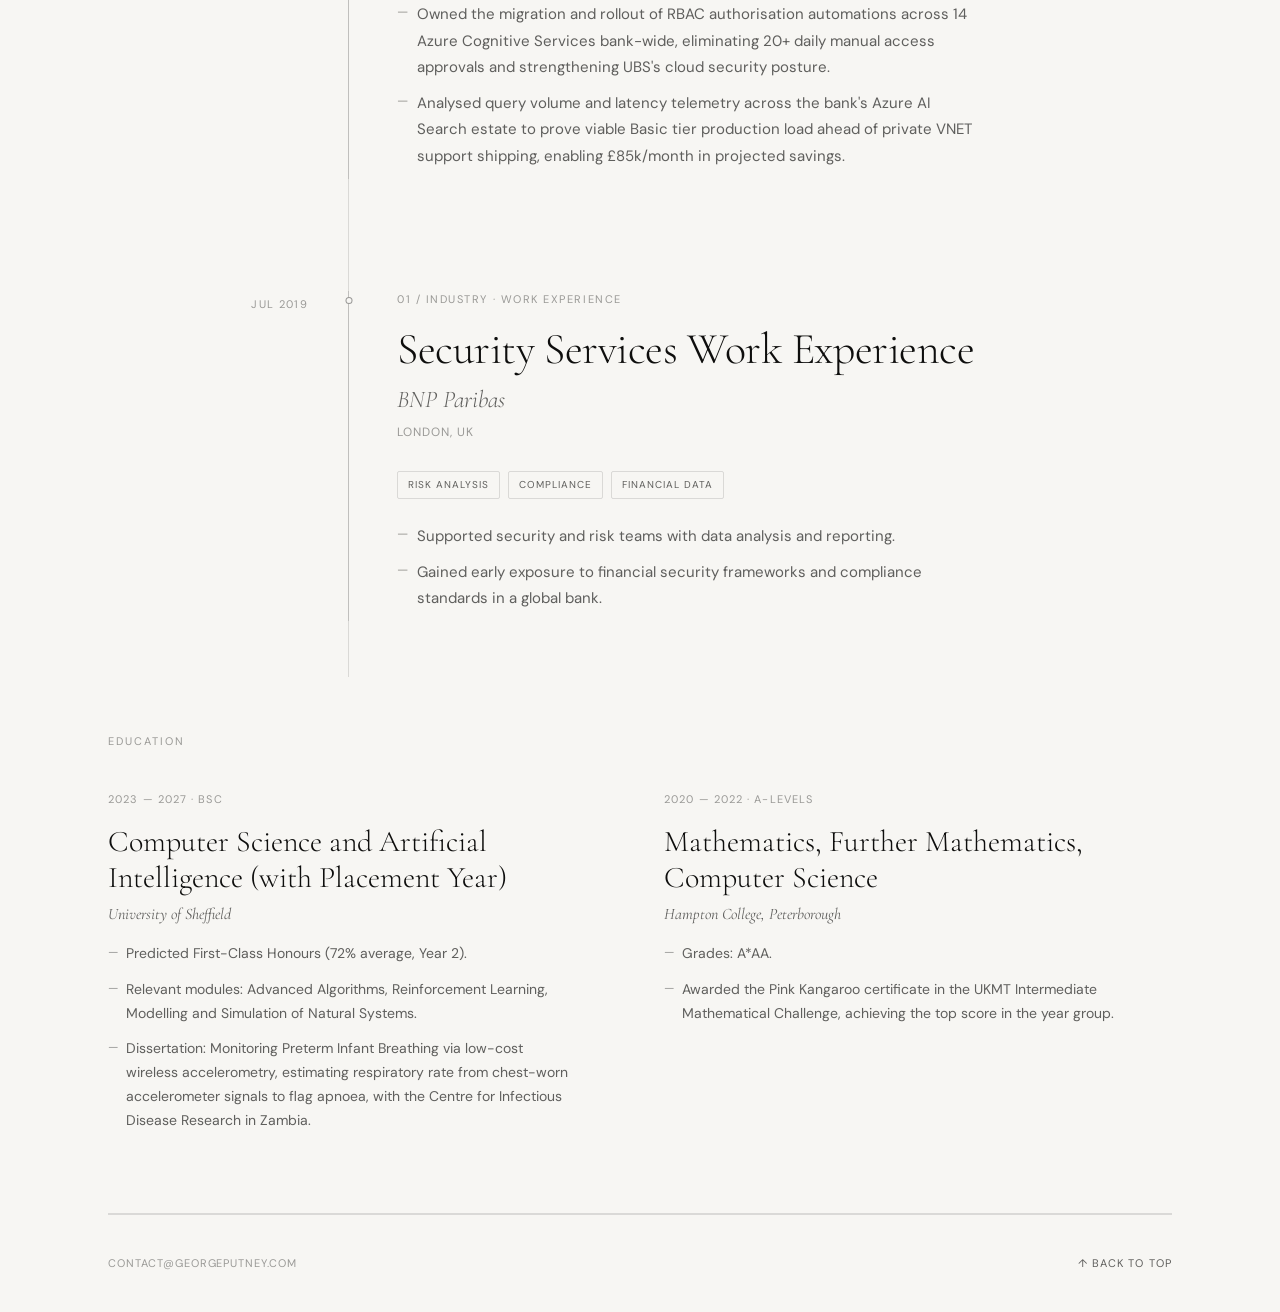
==== commit d2b51eaf: "Update home and experience pages to match latest CV Rewrites BlackRock/UBS roles, tags, and bullets " ====
--- a/experience/index.html
+++ b/experience/index.html
@@ -4,6 +4,7 @@
 <meta charset="UTF-8" />
 <meta name="viewport" content="width=device-width, initial-scale=1.0" />
 <title>George Putney — Experience</title>
+<link rel="icon" href="data:image/svg+xml,%3Csvg xmlns='http://www.w3.org/2000/svg' viewBox='0 0 64 64'%3E%3Crect width='64' height='64' fill='%23f7f6f3'/%3E%3Ctext x='33' y='47' font-family='Georgia,serif' font-size='44' text-anchor='middle' fill='%230e0e0d'%3EG%3Ctspan fill='%23c8401a'%3E.%3C/tspan%3E%3C/text%3E%3C/svg%3E" />
 <link rel="preconnect" href="https://fonts.googleapis.com" />
 <link rel="preconnect" href="https://fonts.gstatic.com" crossorigin />
 <link href="https://fonts.googleapis.com/css2?family=Cormorant+Garamond:ital,wght@0,300;0,400;1,300;1,400&family=DM+Sans:wght@300;400;500&display=swap" rel="stylesheet" />
@@ -32,7 +33,7 @@
     display: grid;
     grid-template-columns: 200px 1px 1fr;
     gap: 0 40px;
-    padding: 72px 0;
+    padding: 56px 0;
     /* border-bottom: 1px solid var(--ink-12); */
     opacity: 0;
     transform: translateY(24px);
@@ -216,7 +217,35 @@
     font-size: 14px;
     line-height: 1.7;
     color: var(--ink-60);
-    max-width: 340px;
+    max-width: 460px;
+  }
+
+  .edu-list {
+    list-style: none;
+    padding: 0;
+    margin: 14px 0 0;
+  }
+
+  .edu-list li {
+    font-size: 14px;
+    line-height: 1.7;
+    color: var(--ink-60);
+    max-width: 460px;
+    padding-left: 18px;
+    position: relative;
+    margin-bottom: 12px;
+  }
+
+  .edu-list li:last-child {
+    margin-bottom: 0;
+  }
+
+  .edu-list li::before {
+    content: '—';
+    position: absolute;
+    left: 0;
+    color: var(--ink-30);
+    font-size: 12px;
   }
 
 
@@ -340,17 +369,20 @@
       </div>
       <div class="exp-divider"></div>
       <div class="exp-content">
-        <p class="exp-meta">03 / Industry · Upcoming</p>
-        <h2 class="exp-role">Aladdin Application Engineering Intern</h2>
-        <p class="exp-company">BlackRock</p>
+        <p class="exp-meta">03 / Industry · Internship</p>
+        <h2 class="exp-role">Quantitative Developer Intern</h2>
+        <p class="exp-company">BlackRock · Portfolio Risk Engineering</p>
         <p class="exp-location">London, UK</p>
         <div class="exp-tags">
-          <span class="tag">Java</span>
-          <span class="tag">Portfolio Analytics</span>
-          <span class="tag">FinTech</span>
+          <span class="tag">Python</span>
+          <span class="tag">Financial Engineering</span>
+          <span class="tag">Risk Modelling</span>
+          <span class="tag">Agentic Workflows</span>
         </div>
         <ul class="exp-bullets">
-          <li>Selected for BlackRock's Aladdin Engineering internship within the Aladdin platform team.</li>
+          <li>Built and deployed an agentic Python pipeline diagnosing daily Quality Control exceptions across 34 equity factor risk models on Aladdin, isolating root causes across rule logic, model code, and factor exposure inputs.</li>
+          <li>Architected the tool as 15 specialised diagnostic skills, one per QC check, spanning statistical diagnostics (standardised factor returns, empirical vs structural risk divergence) and coverage checks.</li>
+          <li>Adopted by Aladdin Financial Engineering researchers for daily model sign-off across 8,340+ assets, replacing manual investigation and cutting per-exception triage from 30-60 minutes to under 5.</li>
         </ul>
       </div>
     </article>
@@ -364,21 +396,22 @@
       <div class="exp-divider"></div>
       <div class="exp-content">
         <p class="exp-meta">02 / Industry · Placement</p>
-        <h2 class="exp-role">Technology Industrial Placement</h2>
-        <p class="exp-company">UBS</p>
+        <h2 class="exp-role">Software Engineering Placement</h2>
+        <p class="exp-company">UBS · Emerging Technology</p>
         <p class="exp-location">London, UK</p>
         <div class="exp-tags">
           <span class="tag">Python</span>
           <span class="tag">Azure</span>
           <span class="tag">SQL</span>
+          <span class="tag">LightGBM</span>
           <span class="tag">Terraform</span>
         </div>
         <ul class="exp-bullets">
+          <li>Built the team's first ticket volume forecasting model in LightGBM on Databricks, engineering lag features across two-week folds on a six-month holdout, reaching a MASE of 0.74 and replacing manual workload estimates.</li>
+          <li>Implemented AI governance KPIs (materiality, answer relevancy, context relevancy, and faithfulness) in Python for a RAG-based internal tool serving 40,000 users and 200,000 queries per month, required for FINMA audit compliance.</li>
+          <li>Designed schemas and authored the SQL migrating 45+ tables and millions of rows from a legacy on-premise reporting platform to Azure Data Lake, validating parity against source ahead of decommissioning.</li>
           <li>Owned the migration and rollout of RBAC authorisation automations across 14 Azure Cognitive Services bank-wide, eliminating 20+ daily manual access approvals and strengthening UBS's cloud security posture.</li>
-          <li>Identified and validated Azure AI Search SKU downscaling from Standard to Basic following private VNET support, enabling ~£85k/month in projected cost savings across the bank's Cognitive Services estate.</li>
-          <li>Implemented a suite of AI governance KPIs (materiality, answer relevancy, context relevancy, faithfulness) in Python for MyHub GPT Search, a RAG-based internal tool serving 40,000 users and 200,000 queries per month.</li>
-          <li>Migrated the Software Distributions reporting pipeline to Azure Data Lake using SQL and Azure Data Factory, remediating non-compliant infrastructure while maintaining reporting continuity for downstream stakeholders.</li>
-          <li>Built a LightGBM-based ticket volume prediction model on Databricks, engineering temporal features with time-series cross-validation to support operational capacity planning.</li>
+          <li>Analysed query volume and latency telemetry across the bank's Azure AI Search estate to prove viable Basic tier production load ahead of private VNET support shipping, enabling £85k/month in projected savings.</li>
         </ul>
       </div>
     </article>
@@ -415,26 +448,32 @@
 
     <div class="edu-item">
       <p class="edu-meta">2023 — 2027 · BSc</p>
-      <h3 class="edu-degree">Computer Science and Artificial Intelligence</h3>
+      <h3 class="edu-degree">Computer Science and Artificial Intelligence (with Placement Year)</h3>
       <p class="edu-school">University of Sheffield</p>
-      <p class="edu-detail" style="margin-top:14px">Integrated industrial placement programme.</p> 
-      <p class="edu-detail">Currently achieving a first-class grade. Specialising in artificial intelligence and machine learning.</p>
+      <ul class="edu-list">
+        <li>Predicted First-Class Honours (72% average, Year 2).</li>
+        <li>Relevant modules: Advanced Algorithms, Reinforcement Learning, Modelling and Simulation of Natural Systems.</li>
+        <li>Dissertation: Monitoring Preterm Infant Breathing via low-cost wireless accelerometry, estimating respiratory rate from chest-worn accelerometer signals to flag apnoea, with the Centre for Infectious Disease Research in Zambia.</li>
+      </ul>
     </div>
 
     <div class="edu-item">
       <p class="edu-meta">2020 — 2022 · A-Levels</p>
       <h3 class="edu-degree">Mathematics, Further Mathematics, Computer Science</h3>
       <p class="edu-school">Hampton College, Peterborough</p>
-      <p class="edu-detail" style="margin-top:14px">Grades: A*AA.</p>
-      <p class="edu-detail">Awarded the Pink Kangaroo certificate in the UKMT Intermediate Mathematical Challenge.</p>
-
-  </div>
+      <ul class="edu-list">
+        <li>Grades: A*AA.</li>
+        <li>Awarded the Pink Kangaroo certificate in the UKMT Intermediate Mathematical Challenge, achieving the top score in the year group.</li>
+      </ul>
+    </div>
+
+  </div><!-- /edu-grid -->
+
+  <!-- FOOTER -->
+  <div id="footer-placeholder"></div>
+  <script src="../footer.js"></script>
 
 </div><!-- /page -->
-
-<!-- FOOTER -->
-<div id="footer-placeholder"></div>
-<script src="../footer.js"></script>
 
 <script>
   // Scroll-in animation
--- a/styles.css
+++ b/styles.css
@@ -182,6 +182,100 @@
     transition: transform 300ms ease;
   }
 
+  /* BACK LINK (project pages) */
+  .back-link-wrapper {
+    padding-top: 96px;
+  }
+
+  .back-link {
+    display: inline-flex;
+    align-items: center;
+    gap: 8px;
+    font-size: 11px;
+    letter-spacing: 0.1em;
+    text-transform: uppercase;
+    color: var(--ink-30);
+    text-decoration: none;
+    transition: color 250ms ease;
+  }
+  .back-link:hover { color: var(--ink); }
+  .back-link .back-arrow { display: inline-block; transition: transform 250ms ease; }
+  .back-link:hover .back-arrow { transform: translateX(-4px); }
+
+  /* SOURCE LINK */
+  .source-link {
+    display: inline-flex;
+    align-items: center;
+    gap: 8px;
+    font-size: 11px;
+    letter-spacing: 0.1em;
+    text-transform: uppercase;
+    color: var(--ink);
+    text-decoration: none;
+    position: relative;
+    margin-top: 32px;
+  }
+  .source-link::after {
+    content: '';
+    position: absolute;
+    bottom: -3px; left: 0;
+    width: 0; height: 1px;
+    background: var(--ink);
+    transition: width 300ms ease;
+  }
+  .source-link:hover::after { width: 100%; }
+  .source-link:hover .link-arrow { transform: translateX(4px); }
+
+  /* STATEMENT + BODY TEXT */
+  .about-statement {
+    font-family: var(--serif);
+    font-size: clamp(22px, 2.8vw, 34px);
+    font-weight: 300;
+    line-height: 1.4;
+    letter-spacing: -0.01em;
+    margin-bottom: 32px;
+  }
+
+  .about-statement em {
+    font-style: italic;
+    color: var(--ink-60);
+  }
+
+  .about-text {
+    font-size: 15px;
+    line-height: 1.8;
+    color: var(--ink-60);
+    margin-bottom: 20px;
+  }
+
+  /* LABEL SECTION (200px label column + content) */
+  .label-section {
+    display: grid;
+    grid-template-columns: 200px 1fr;
+    gap: 0 80px;
+    align-items: start;
+  }
+
+  /* GHOST NUMBER (project visuals) */
+  .project-number-overlay {
+    position: absolute;
+    bottom: 20px; right: 24px;
+    font-family: var(--serif);
+    font-size: 80px;
+    font-weight: 300;
+    color: rgba(255,255,255,0.06);
+    line-height: 1;
+    pointer-events: none;
+    user-select: none;
+  }
+
+  /* KEYBOARD FOCUS */
+  a:focus-visible,
+  button:focus-visible {
+    outline: 1px solid var(--accent);
+    outline-offset: 3px;
+  }
+
   /* TAG */
   .tag {
     font-size: 10px;
@@ -202,6 +296,19 @@
   .fade-up.visible {
     opacity: 1;
     transform: translateY(0);
+  }
+
+  @media (prefers-reduced-motion: reduce) {
+    .fade-up,
+    .featured-card,
+    .exp-item,
+    .edu-item,
+    .project-item {
+      opacity: 1 !important;
+      transform: none !important;
+      transition: none !important;
+    }
+    html { scroll-behavior: auto; }
   }
 
   /* MOBILE ONLY */
@@ -358,6 +465,10 @@
   color: var(--ink);
 }
 
+@media (max-width: 960px) {
+  .back-link-wrapper { padding-top: 72px; }
+}
+
 @media (max-width: 768px) {
 
 
